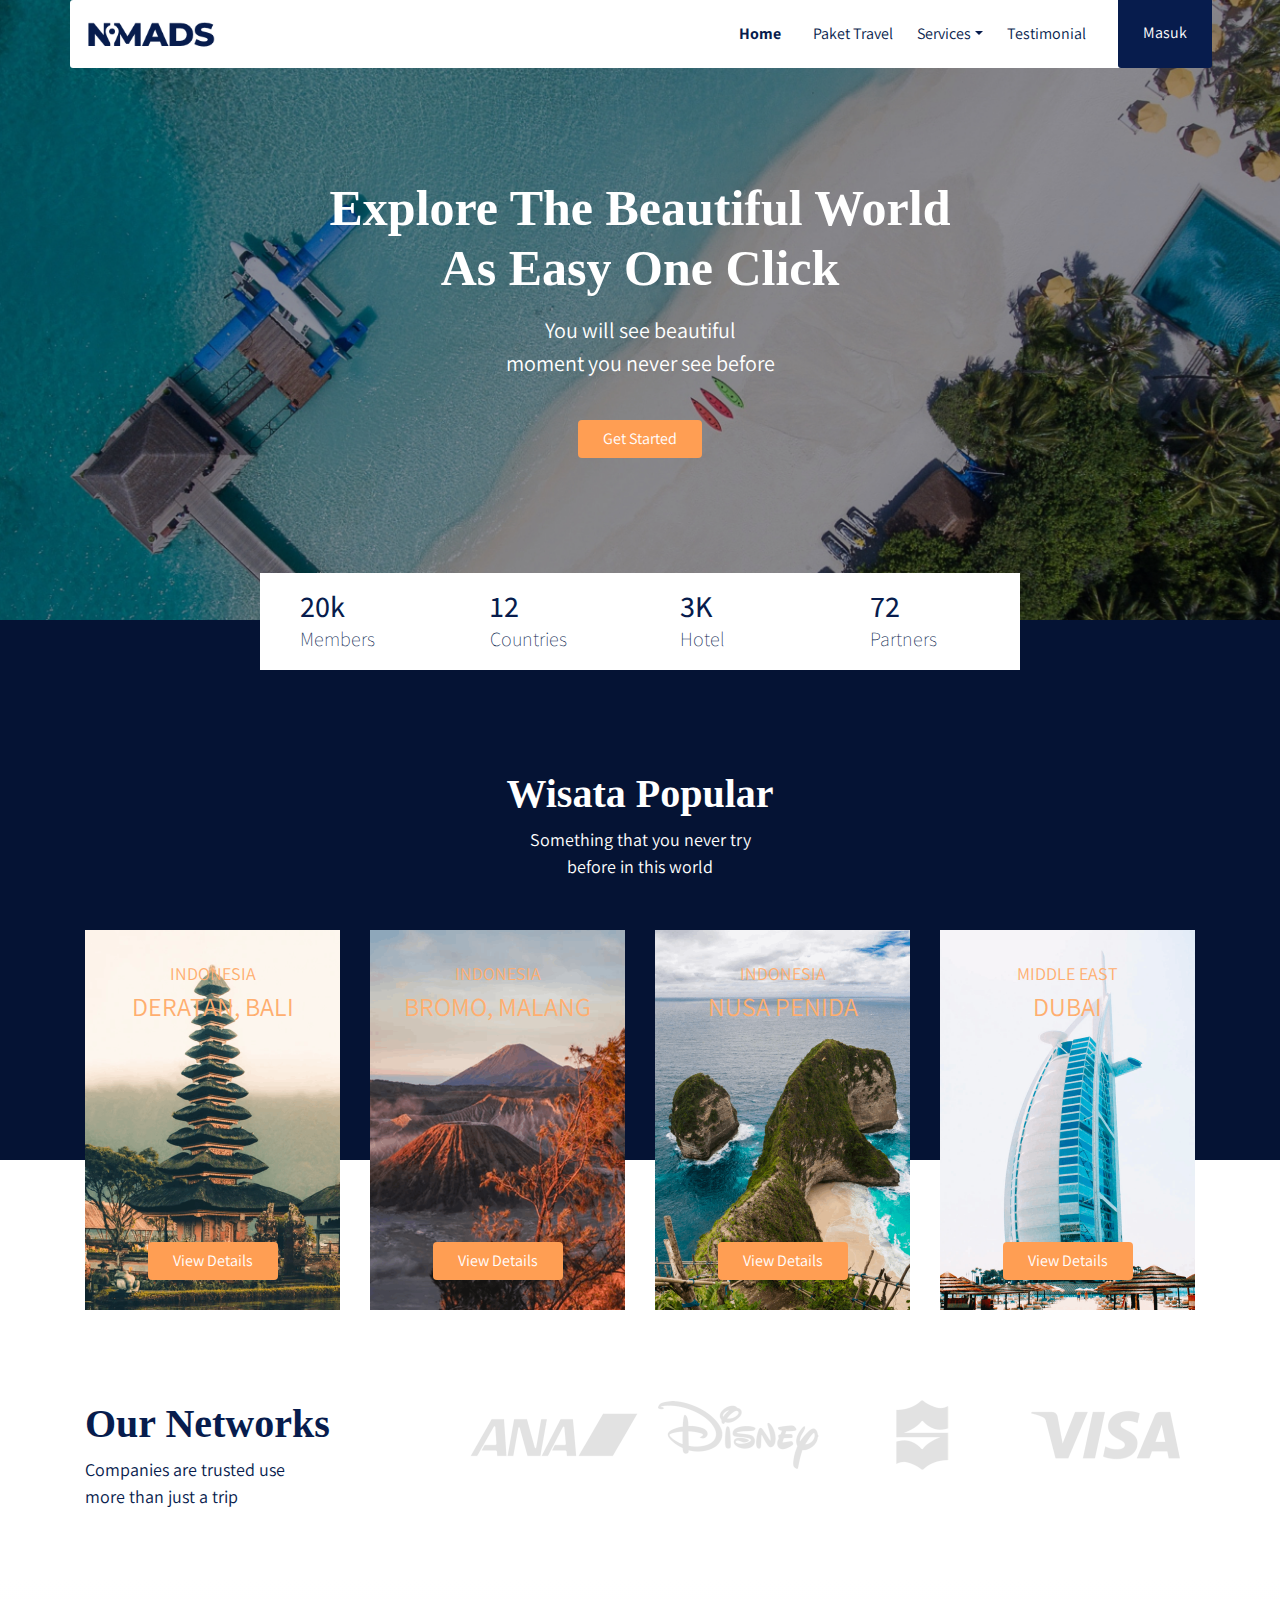
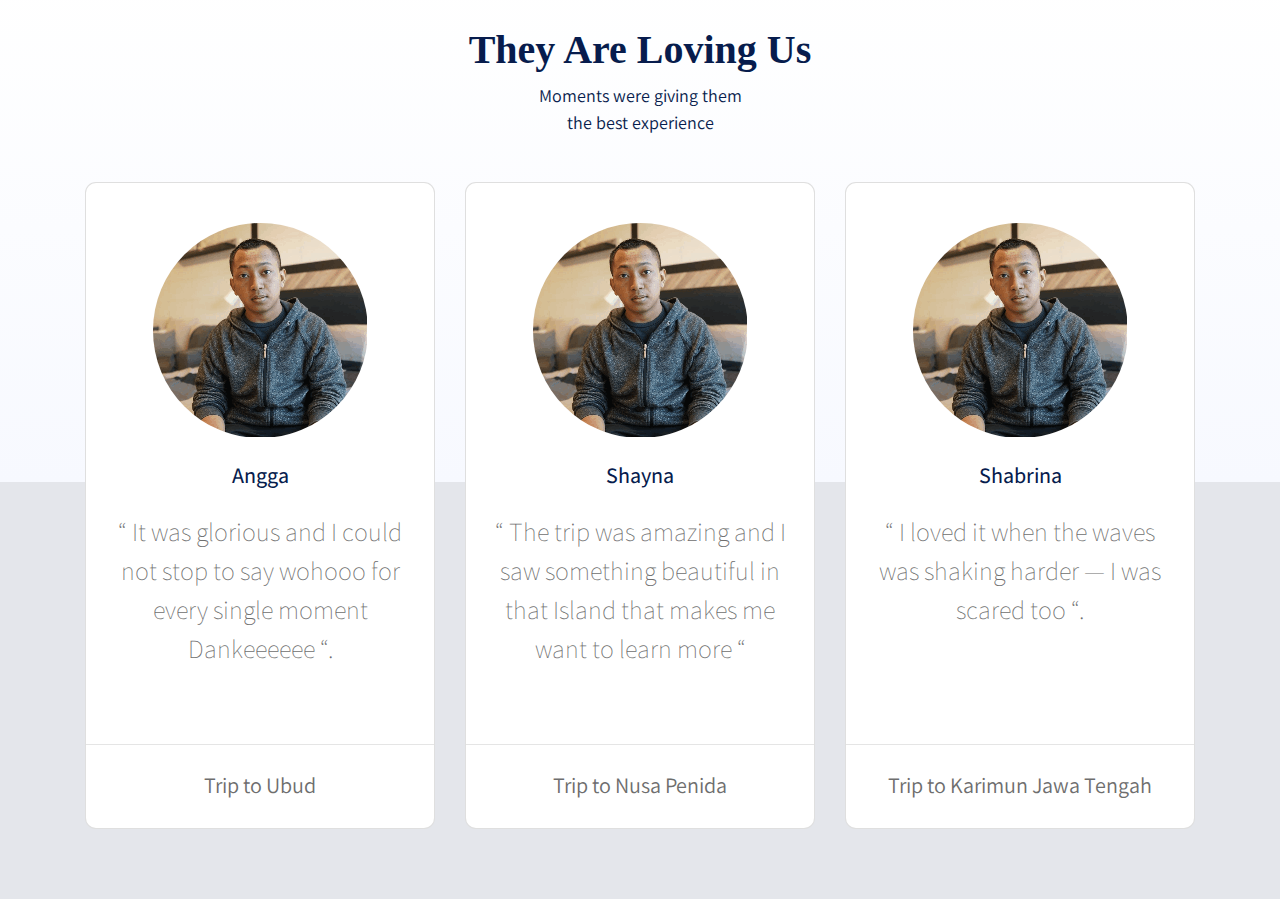
==== index.html @ e6a6800a "add testimonial" ====
<!DOCTYPE html>
<html lang="en">
  <head>
    <meta charset="UTF-8" />
    <meta name="viewport" content="width=device-width, initial-scale=1.0" />
    <title>Document</title>
    <link rel="stylesheet"
      href="frontend/libraries/bootstrap/css/bootstrap.css" />

    <link rel="stylesheet" href="frontend/styles/main.css" />
    <link
      href="https://fonts.googleapis.com/css?family=Assistant&display=swap"
      rel="stylesheet" />
  </head>
  <body>
    <!-- Navbar -->
    <div class="container">
      <nav class="row navbar navbar-expand-lg navbar-light bg-white"
        style="border-radius: 3px;">
        <a href="#" class="navbar-brand">
          <img src="frontend/images/logo.png" alt="Logo NOMADS" />
        </a>
        <button class="navbar-toggler navbar-toggler-right" type="button"
          data-toggle="collapse" data-target="#navb">
          <span class="navbar-toggler-icon"></span>
        </button>
        <div class="collapse navbar-collapse" id="navb">
          <ul class="navbar-nav ml-auto mr-3">
            <li class="nav-item mx-md-2">
              <a href="#" class="nav-link active">Home</a>
            </li>
            <li class="nav-item mx-md-2">
              <a href="#" class="nav-link">Paket Travel</a>
            </li>
            <li class="nav-item dropdown">
              <a href="#" class="nav-link dropdown-toggle" id="navbardrop"
                data-toggle="dropdown">Services</a>
              <div class="dropdown-menu">
                <a href="#" class="dropdown-item">Link</a>
                <a href="#" class="dropdown-item">Link</a>
                <a href="#" class="dropdown-item">Link</a>
              </div>
            </li>
            <li class="nav-item mx-md-2">
              <a href="#" class="nav-link">Testimonial</a>
            </li>
          </ul>

          <!-- Mobile Button -->
          <form class="form-inline d-sm-block d-md-none">
            <button class="btn btn-login my-2 my-sm-0">
              Masuk
            </button>
          </form>

          <!-- Desktop Button -->
          <form class="form-inline my-2 my-lg-0 d-none d-md-block">
            <button class="btn btn-login btn-navbar-right my-2 my-sm-0 px-4">
              Masuk
            </button>
          </form>
        </div>
      </nav>
    </div>

    <!-- Header -->
    <header class="text-center">
      <h1>Explore The Beautiful World
        <br>
        As Easy One Click</h1>
      <p class="mt-3">You will see beautiful
        <br>
        moment you never see before</p>
      <a href="#" class="btn btn-get-started px-4 mt-4">Get Started</a>
    </header>

    <main>
      <div class="container">
        <section class="section-stats row justify-content-center" id="stats">
          <div class="col-3 col-md-2 stats-detail">
            <h2>20k</h2>
            <p>Members</p>
          </div>
          <div class="col-3 col-md-2 stats-detail">
            <h2>12</h2>
            <p>Countries</p>
          </div>
          <div class="col-3 col-md-2 stats-detail">
            <h2>3K</h2>
            <p>Hotel</p>
          </div>
          <div class="col-3 col-md-2 stats-detail">
            <h2>72</h2>
            <p>Partners</p>
          </div>
        </section>
      </div>

      <!-- Popular -->
      <section class="section-popular" id="popular">
        <div class="container">
          <div class="row">
            <div class="col text-center section-popular-heading">
              <h2>Wisata Popular</h2>
              <p>
                Something that you never try
                <br>
                before in this world
              </p>
            </div>
          </div>
        </div>
      </section>
      <section class="section-popular-content" id="popularContent">
        <div class="container">
          <div class="section-popular-travel row justify-content-center">
            <div class="col-sm-6 col-md-4 col-lg-3">
              <div class="card-travel text-center d-flex flex-column"
                style="background-image: url('frontend/images/popular-1.png');">
                <div class="travel-country">
                  INDONESIA
                </div>
                <div class="travel-location">
                  DERATAN, BALI
                </div>
                <div class="travel-button mt-auto">
                  <a href="#" class="btn btn-travel-details px-4">
                    View Details
                  </a>
                </div>
              </div>
            </div>
            <div class="col-sm-6 col-md-4 col-lg-3">
              <div class="card-travel text-center d-flex flex-column"
                style="background-image: url('frontend/images/popular-2.png');">
                <div class="travel-country">
                  INDONESIA
                </div>
                <div class="travel-location">
                  BROMO, MALANG
                </div>
                <div class="travel-button mt-auto">
                  <a href="#" class="btn btn-travel-details px-4">
                    View Details
                  </a>
                </div>
              </div>
            </div>
            <div class="col-sm-6 col-md-4 col-lg-3">
              <div class="card-travel text-center d-flex flex-column"
                style="background-image: url('frontend/images/popular-3.png');">
                <div class="travel-country">
                  INDONESIA
                </div>
                <div class="travel-location">
                  NUSA PENIDA
                </div>
                <div class="travel-button mt-auto">
                  <a href="#" class="btn btn-travel-details px-4">
                    View Details
                  </a>
                </div>
              </div>
            </div>
            <div class="col-sm-6 col-md-4 col-lg-3">
              <div class="card-travel text-center d-flex flex-column"
                style="background-image: url('frontend/images/popular-4.png');">
                <div class="travel-country">
                  MIDDLE EAST
                </div>
                <div class="travel-location">
                  DUBAI
                </div>
                <div class="travel-button mt-auto">
                  <a href="#" class="btn btn-travel-details px-4">
                    View Details
                  </a>
                </div>
              </div>
            </div>
          </div>
        </div>
      </section>

      <!-- Networks -->
      <section class="section-networks" id="networks">
        <div class="container">
          <div class="row">
            <div class="col-md-4">
              <h2>Our Networks</h2>
              <p>Companies are trusted use
                <br>
                more than just a trip
              </p>
            </div>
            <div class="col-md-8 text-center">
              <img src="frontend/images/logos_partner.png" alt="Logo Partner"
                class="img-partner">
            </div>
          </div>
        </div>
      </section>

      <!-- Testimonials -->
      <!-- Testimonials Heading -->
      <section class="section-testimonial-heading" id="testimonialHeading">
        <div class="container">
          <div class="row">
            <div class="col text-center">
              <h2>They Are Loving Us</h2>
              <p>Moments were giving them
                <br>
                the best experience
              </p>
            </div>
          </div>
        </div>
      </section>

      <!-- Testimonials Content -->
      <div class="section section-testimonial-content" id="testimonialContent">
        <div class="container">
          <section class="section-popular-travel row justify-content-center">
            <div class="col-sm-6 col-md-6 col-lg-4">
              <div class="card card-testimonial text-center">
                <div class="testimonial-content">
                  <img src="frontend/images/testimonial-1.png" alt="User"
                    class="mb-4 rounded-circle">
                  <h3 class="mb-4">
                    Angga
                  </h3>
                  <p class="testimonial">
                    “ It was glorious and I could not stop to
                    say wohooo for
                    every single moment Dankeeeeee “.
                  </p>
                </div>
                <hr>
                <p class="trip-to mt-2">
                  Trip to Ubud
                </p>
              </div>
            </div>
            <div class="col-sm-6 col-md-6 col-lg-4">
              <div class="card card-testimonial text-center">
                <div class="testimonial-content">
                  <img src="frontend/images/testimonial-1.png" alt="User"
                    class="mb-4 rounded-circle">
                  <h3 class="mb-4">
                    Shayna
                  </h3>
                  <p class="testimonial">
                    “ The trip was amazing and
                    I saw something beautiful in
                    that Island that makes me
                    want to learn more “
                  </p>
                </div>
                <hr>
                <p class="trip-to mt-2">
                  Trip to Nusa Penida
                </p>
              </div>
            </div>
            <div class="col-sm-6 col-md-6 col-lg-4">
              <div class="card card-testimonial text-center">
                <div class="testimonial-content">
                  <img src="frontend/images/testimonial-1.png" alt="User"
                    class="mb-4 rounded-circle">
                  <h3 class="mb-4">
                    Shabrina
                  </h3>
                  <p class="testimonial">
                    “ I loved it when the waves
                    was shaking harder — I was
                    scared too “.
                  </p>
                </div>
                <hr>
                <p class="trip-to mt-2">
                  Trip to Karimun Jawa Tengah
                </p>
              </div>
            </div>

          </section>
        </div>
      </div>
    </main>

    <script src="frontend/libraries/jquery/jquery-3.4.1.min.js"></script>
    <script src="frontend/libraries/bootstrap/js/bootstrap.js"></script>
    <script src="frontend/libraries/retina/retina.min.js"></script>
  </body>
</html>
---- frontend/styles/main.css ----
body {
  background-color: #e4e6eb;
  font-family: "Assistant", sans-serif;
  color: #071c4d;
}

.navbar-brand img {
  max-height: 40px;
}

.navbar-light .navbar-nav .nav-link {
  color: #071c4d;
}
.navbar-light .navbar-nav .nav-link.active {
  font-weight: bold;
  color: #071c4d !important;
}

.btn-navbar-right {
  margin-top: -10px !important;
  margin-bottom: -8px !important;
  margin-right: -18px !important;
  height: 70px;
  border-radius: 3px;
}

.btn-login {
  background-color: #071c4d;
  color: #fff;
}
.btn-login:hover {
  color: #fff;
}

header {
  padding: 180px 0 165px;
  margin-top: -70px;
  background-image: url("../images/header.jpg");
  background-size: cover;
}
header h1,
header p {
  color: #fff;
}
header h1 {
  font-family: "Playfair Display", serif;
  font-weight: bold;
  font-size: 50px;
}
header p {
  font-size: 22px;
}
header .btn-get-started {
  background-color: #ff9e53;
  color: #fff;
}
header .btn-get-started:hover {
  background-color: #ffaa69;
  color: #fff;
}

.section-stats {
  margin-top: -50px;
}
.section-stats .stats-detail {
  padding-top: 15px;
  background-color: #fff;
  padding-left: 40px;
}
.section-stats h2 {
  font-size: 30px;
  margin-bottom: 0;
}
.section-stats p {
  font-size: 20px;
  font-weight: lighter;
}

.section-popular {
  min-height: 540px;
  background-color: #051334;
  margin-top: -50px;
  margin-bottom: -230px;
}
.section-popular .section-popular-heading {
  margin-top: 150px;
}
.section-popular h2,
.section-popular p {
  color: #fff;
}
.section-popular h2 {
  font-family: "Playfair Display", serif;
  font-weight: bold;
  font-size: 40px;
}
.section-popular p {
  font-size: 18px;
}

.section-popular-content .section-popular-travel .card-travel {
  min-height: 380px;
  background-color: #ddd;
  color: #ffffff;
  padding: 30px;
  background-size: cover;
  margin-bottom: 20px;
}
.section-popular-content .section-popular-travel .travel-country {
  font-size: 18px;
  color: #ffae6f;
}
.section-popular-content .section-popular-travel .travel-location {
  font-size: 26px;
  color: #ffae6f;
}
.section-popular-content .section-popular-travel .travel-button .btn-travel-details {
  background-color: #ff9e53;
  color: #fff;
}
.section-popular-content .section-popular-travel .travel-button .btn-travel-details:hover {
  background-color: #ffae6f;
  color: #fff;
}

.section-networks {
  background-color: #fff;
  margin-top: -170px;
  padding-top: 240px;
  padding-bottom: 50px;
}
.section-networks h2 {
  font-family: "Playfair Display", serif;
  font-weight: bold;
  font-size: 40px;
}
.section-networks p {
  font-size: 18px;
}
.section-networks img {
  max-width: 100%;
}

.section-testimonial-heading {
  background: linear-gradient(#fff 0%, #f7f9ff 100%);
  padding-top: 50px;
  min-height: 506px;
}
.section-testimonial-heading h2 {
  font-family: "Playfair Display", serif;
  font-weight: bold;
  font-size: 40px;
}
.section-testimonial-heading p {
  font-size: 18px;
}

.section-testimonial-content {
  margin-top: -300px;
  padding-bottom: 50px;
}
.section-testimonial-content .card-testimonial {
  padding: 40px 20px 10px;
  border-radius: 11px;
  margin-bottom: 20px;
}
.section-testimonial-content .card-testimonial .testimonial-content {
  min-height: 380px;
}
.section-testimonial-content .card-testimonial h3 {
  font-size: 22px;
}
.section-testimonial-content .card-testimonial .testimonial {
  font-weight: 200;
  font-size: 26px;
  color: #6e6e6e;
  min-height: 200px;
}
.section-testimonial-content .card-testimonial .trip-to {
  font-weight: normal;
  font-size: 22px;
  color: #6e6e6e;
}
.section-testimonial-content .card-testimonial hr {
  margin-left: -20px;
  margin-right: -20px;
}/*# sourceMappingURL=main.css.map */
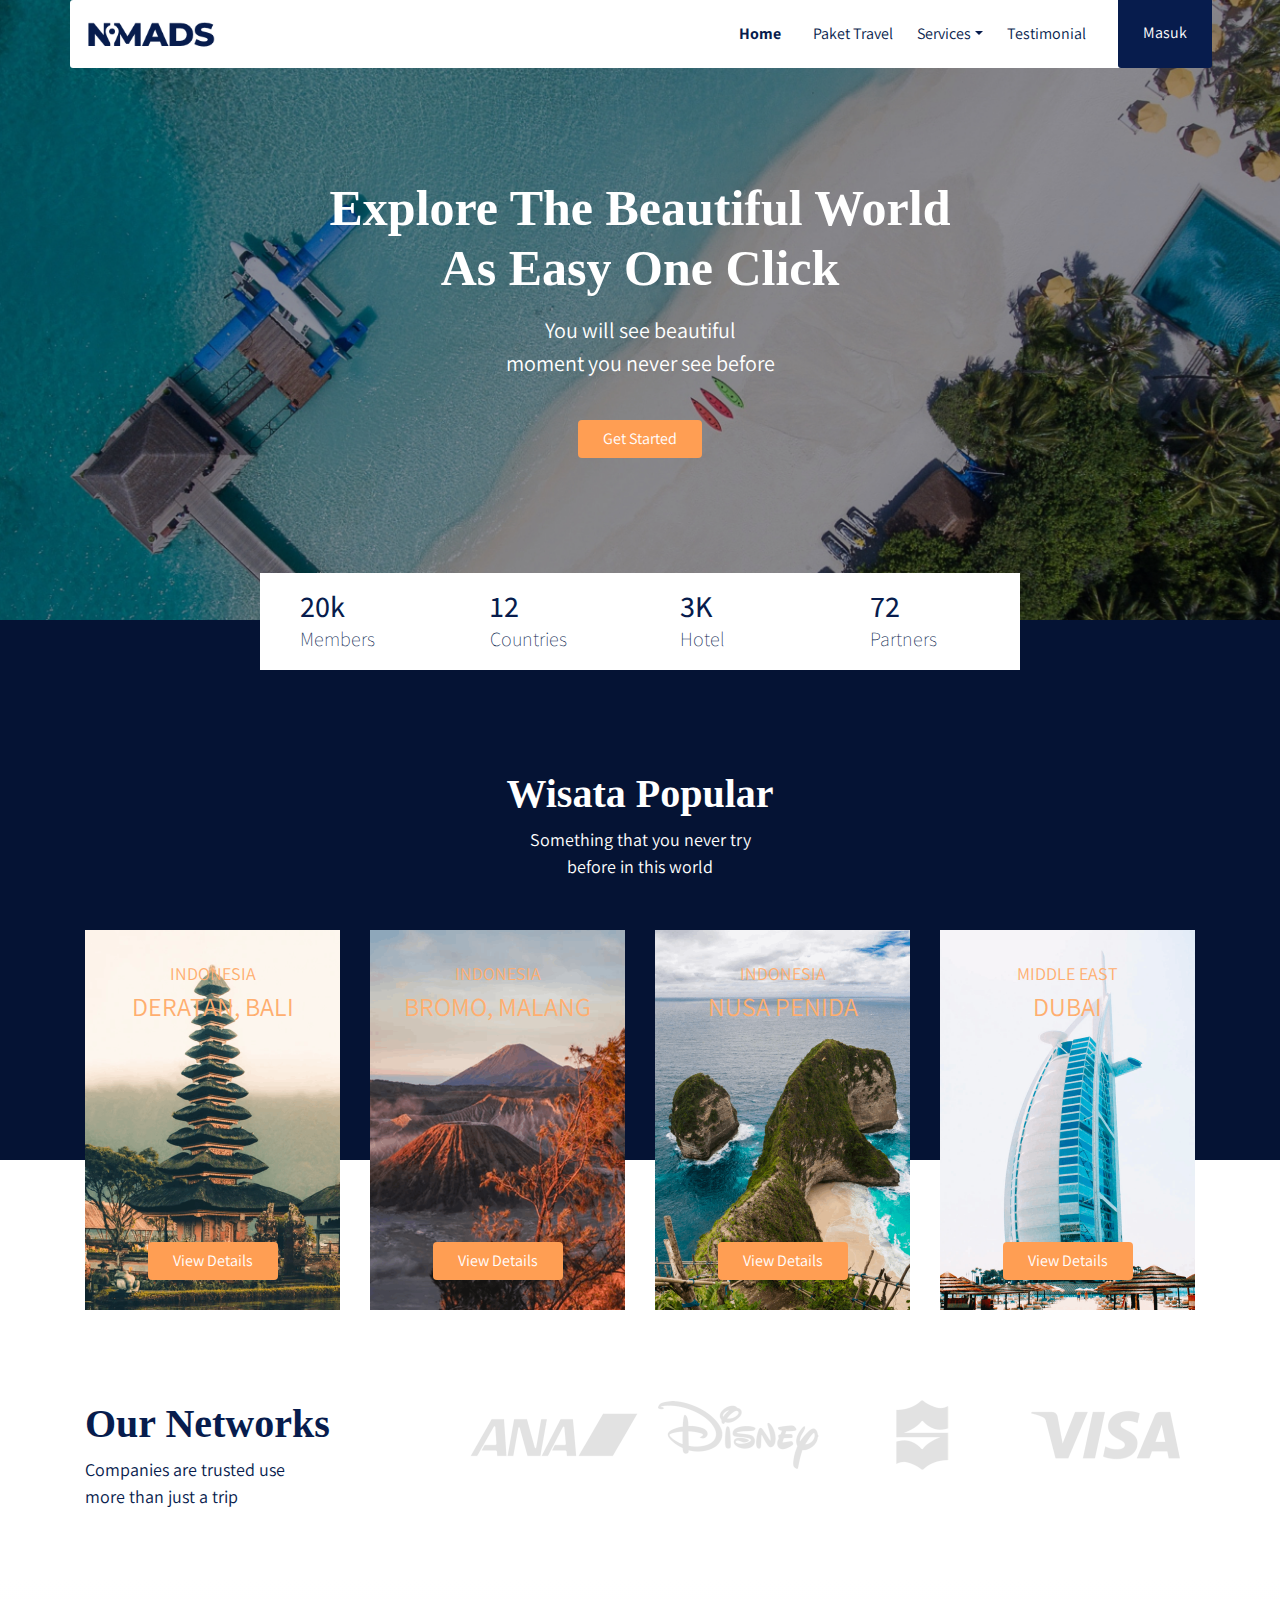
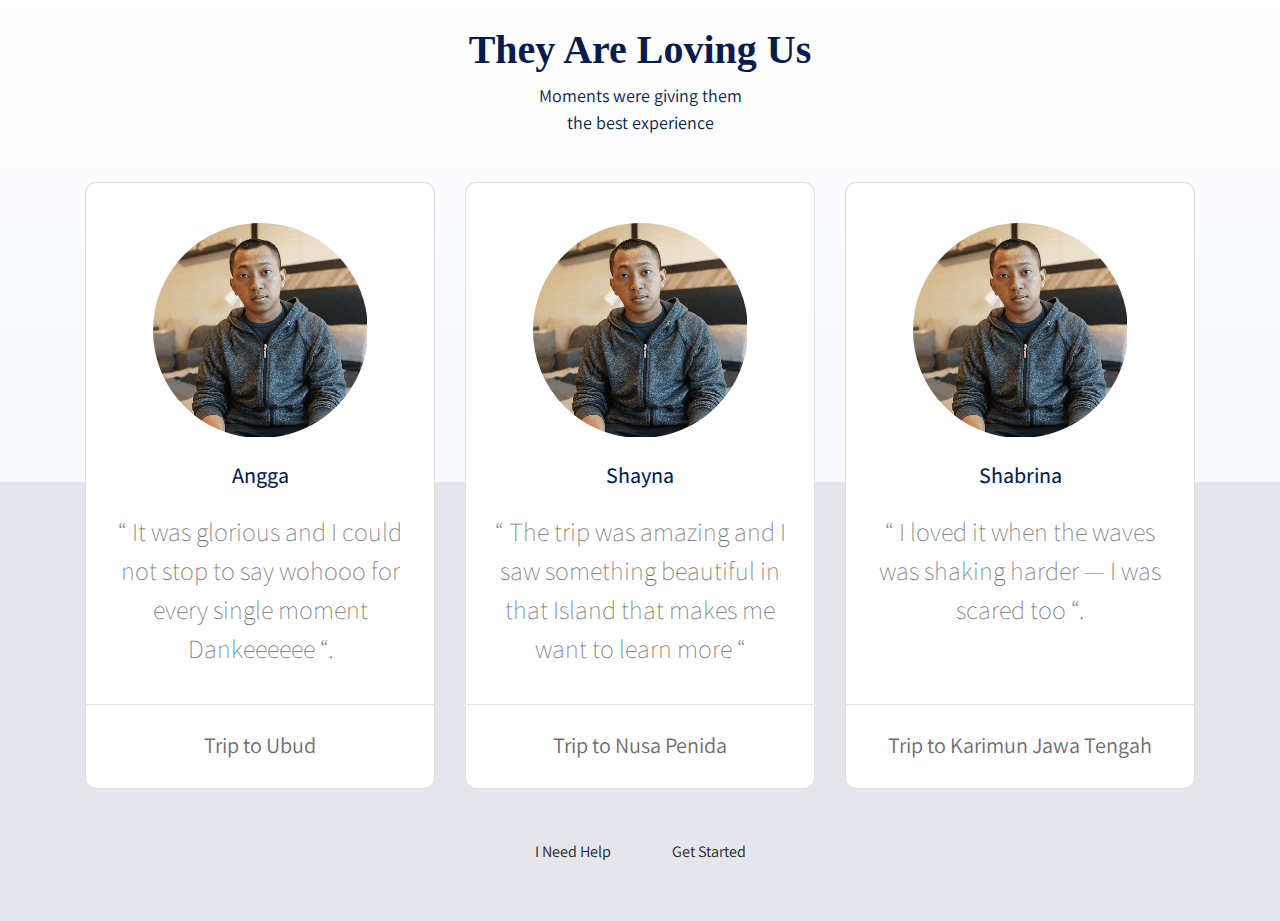
==== commit 3ced7668: "add testimonial" ====
--- a/index.html
+++ b/index.html
@@ -285,6 +285,16 @@
 
           </section>
         </div>
+        <div class="row">
+          <div class="col-12 text-center">
+            <a href="#" class="btn btn-need-help px-4 mt-4 mx-1">
+              I Need Help
+            </a>
+            <a href="#" class="btn btn-get-started px-4 mt-4 mx-1">
+              Get Started
+            </a>
+          </div>
+        </div>
       </div>
     </main>
 
--- a/frontend/styles/main.css
+++ b/frontend/styles/main.css
@@ -174,7 +174,7 @@
   font-weight: 200;
   font-size: 26px;
   color: #6e6e6e;
-  min-height: 200px;
+  min-height: 160px;
 }
 .section-testimonial-content .card-testimonial .trip-to {
   font-weight: normal;
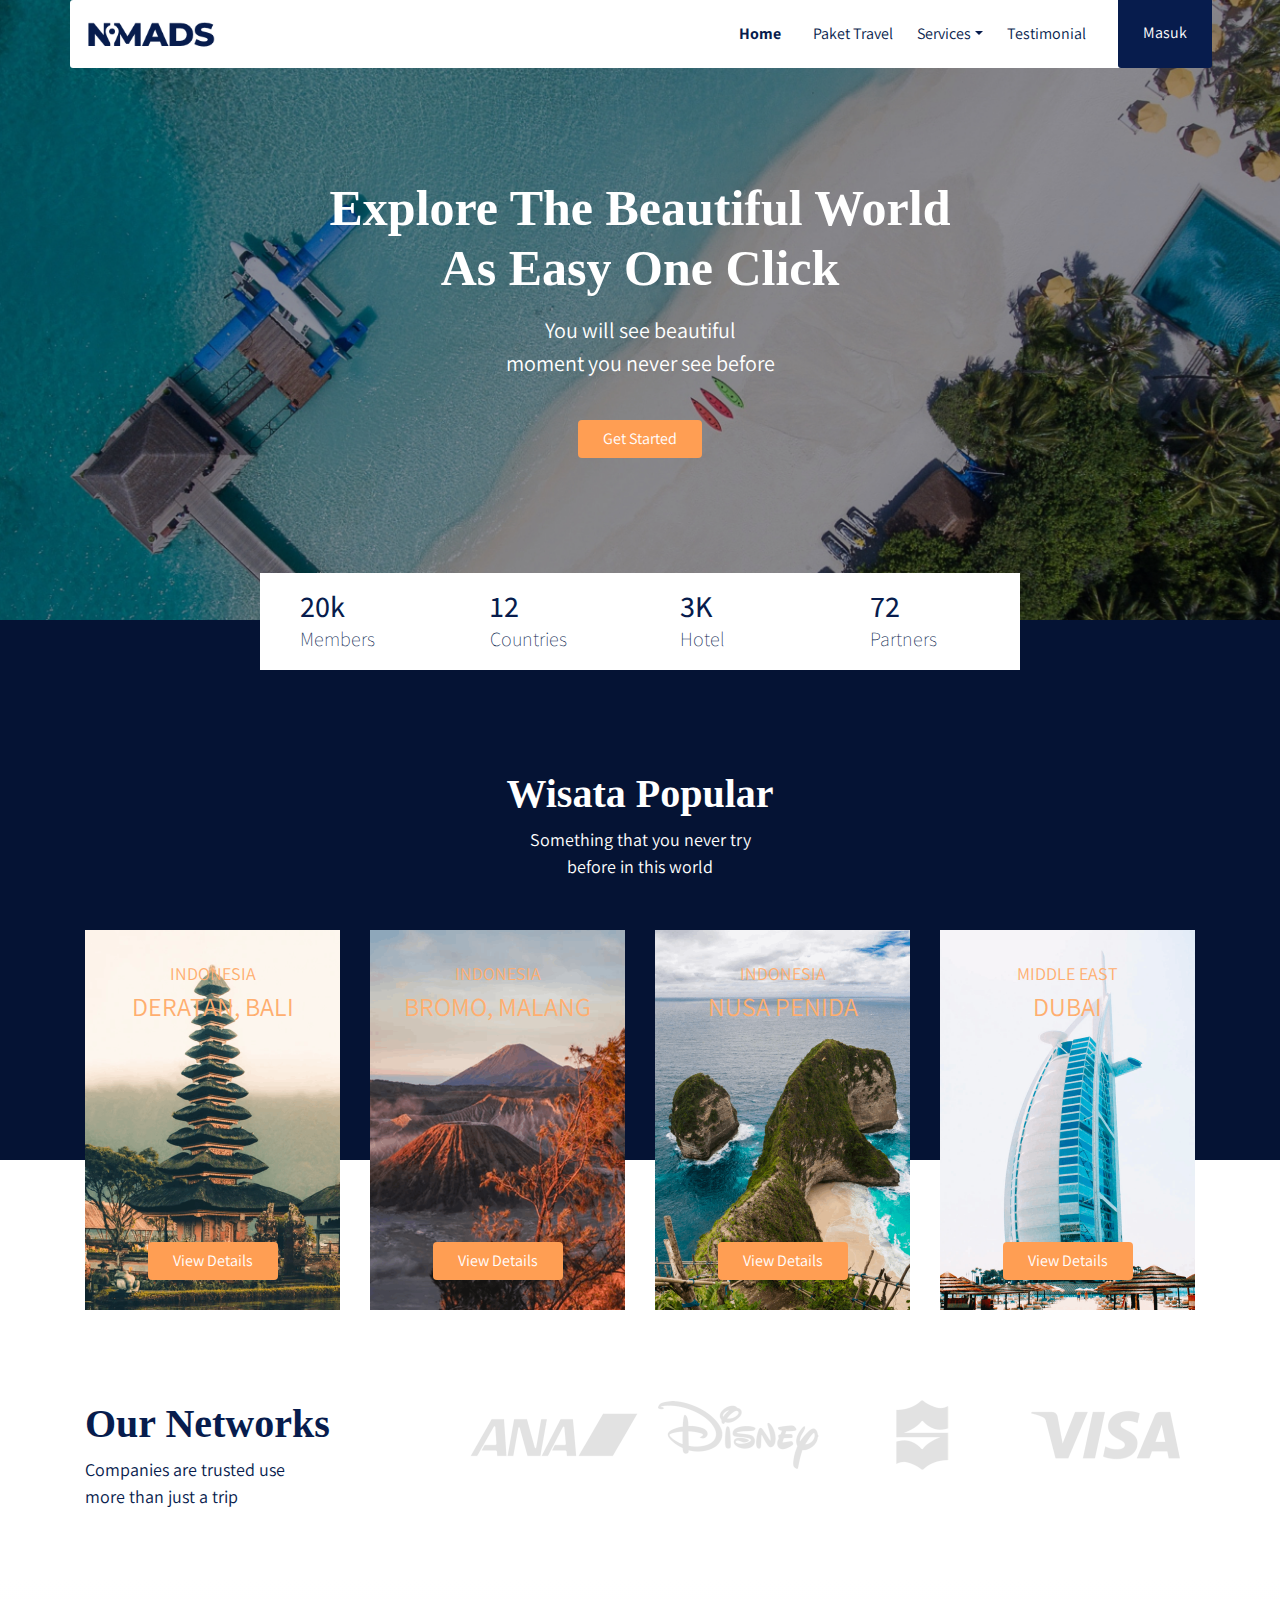
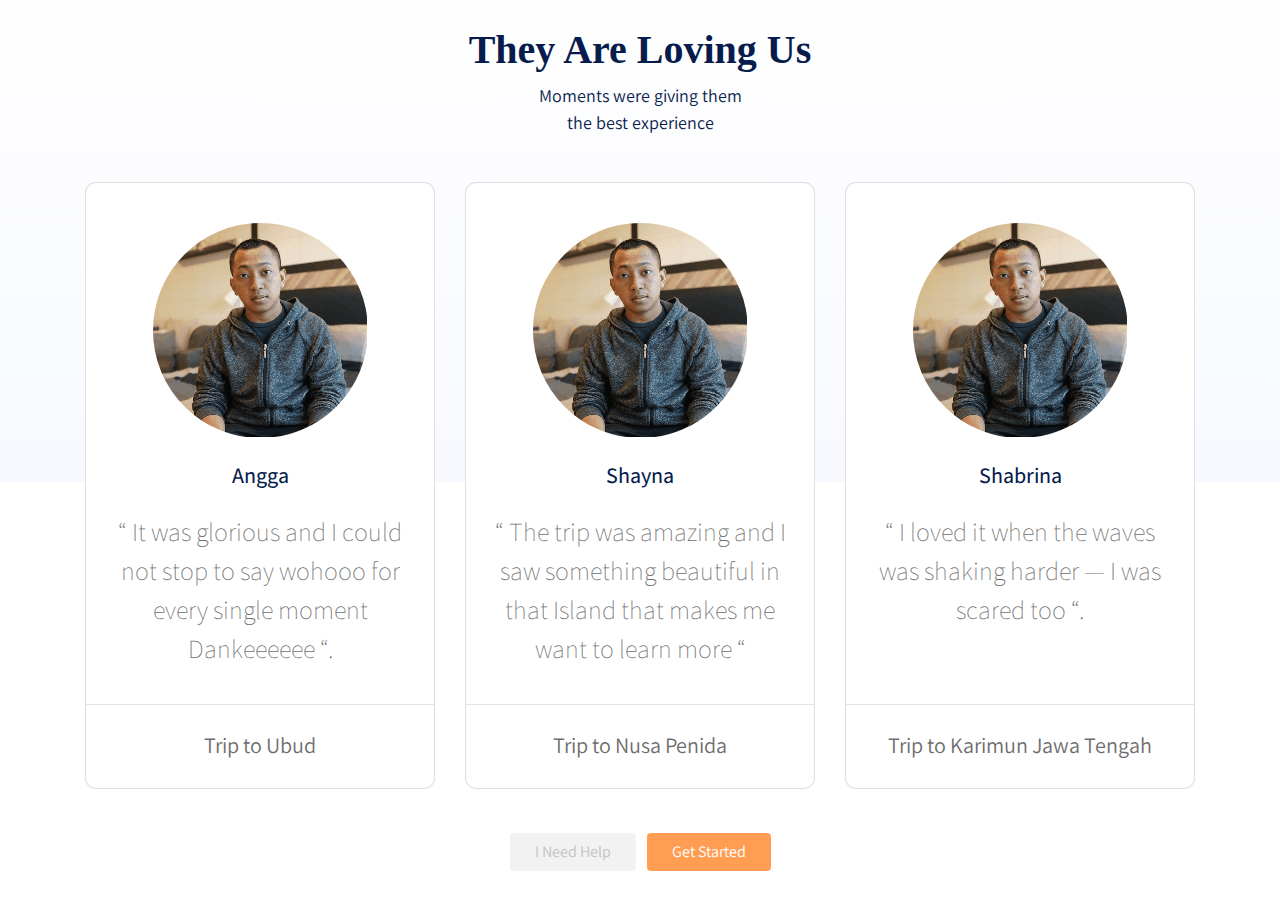
==== commit e3d929a0: "add testimonial" ====
--- a/index.html
+++ b/index.html
@@ -218,7 +218,7 @@
       </section>
 
       <!-- Testimonials Content -->
-      <div class="section section-testimonial-content" id="testimonialContent">
+      <section class="section section-testimonial-content" id="testimonialContent">
         <div class="container">
           <section class="section-popular-travel row justify-content-center">
             <div class="col-sm-6 col-md-6 col-lg-4">
@@ -295,7 +295,7 @@
             </a>
           </div>
         </div>
-      </div>
+      </section>
     </main>
 
     <script src="frontend/libraries/jquery/jquery-3.4.1.min.js"></script>
--- a/frontend/styles/main.css
+++ b/frontend/styles/main.css
@@ -1,5 +1,5 @@
 body {
-  background-color: #e4e6eb;
+  background-color: #fff;
   font-family: "Assistant", sans-serif;
   color: #071c4d;
 }
@@ -184,4 +184,20 @@
 .section-testimonial-content .card-testimonial hr {
   margin-left: -20px;
   margin-right: -20px;
+}
+.section-testimonial-content .btn-get-started {
+  background-color: #ff9e53;
+  color: #fff;
+}
+.section-testimonial-content .btn-get-started:hover {
+  background-color: #ffaa69;
+  color: #fff;
+}
+.section-testimonial-content .btn-need-help {
+  background-color: #f2f2f2;
+  color: #c3c3c3;
+}
+.section-testimonial-content .btn-need-help:hover {
+  background-color: #fafafa;
+  color: #c3c3c3;
 }/*# sourceMappingURL=main.css.map */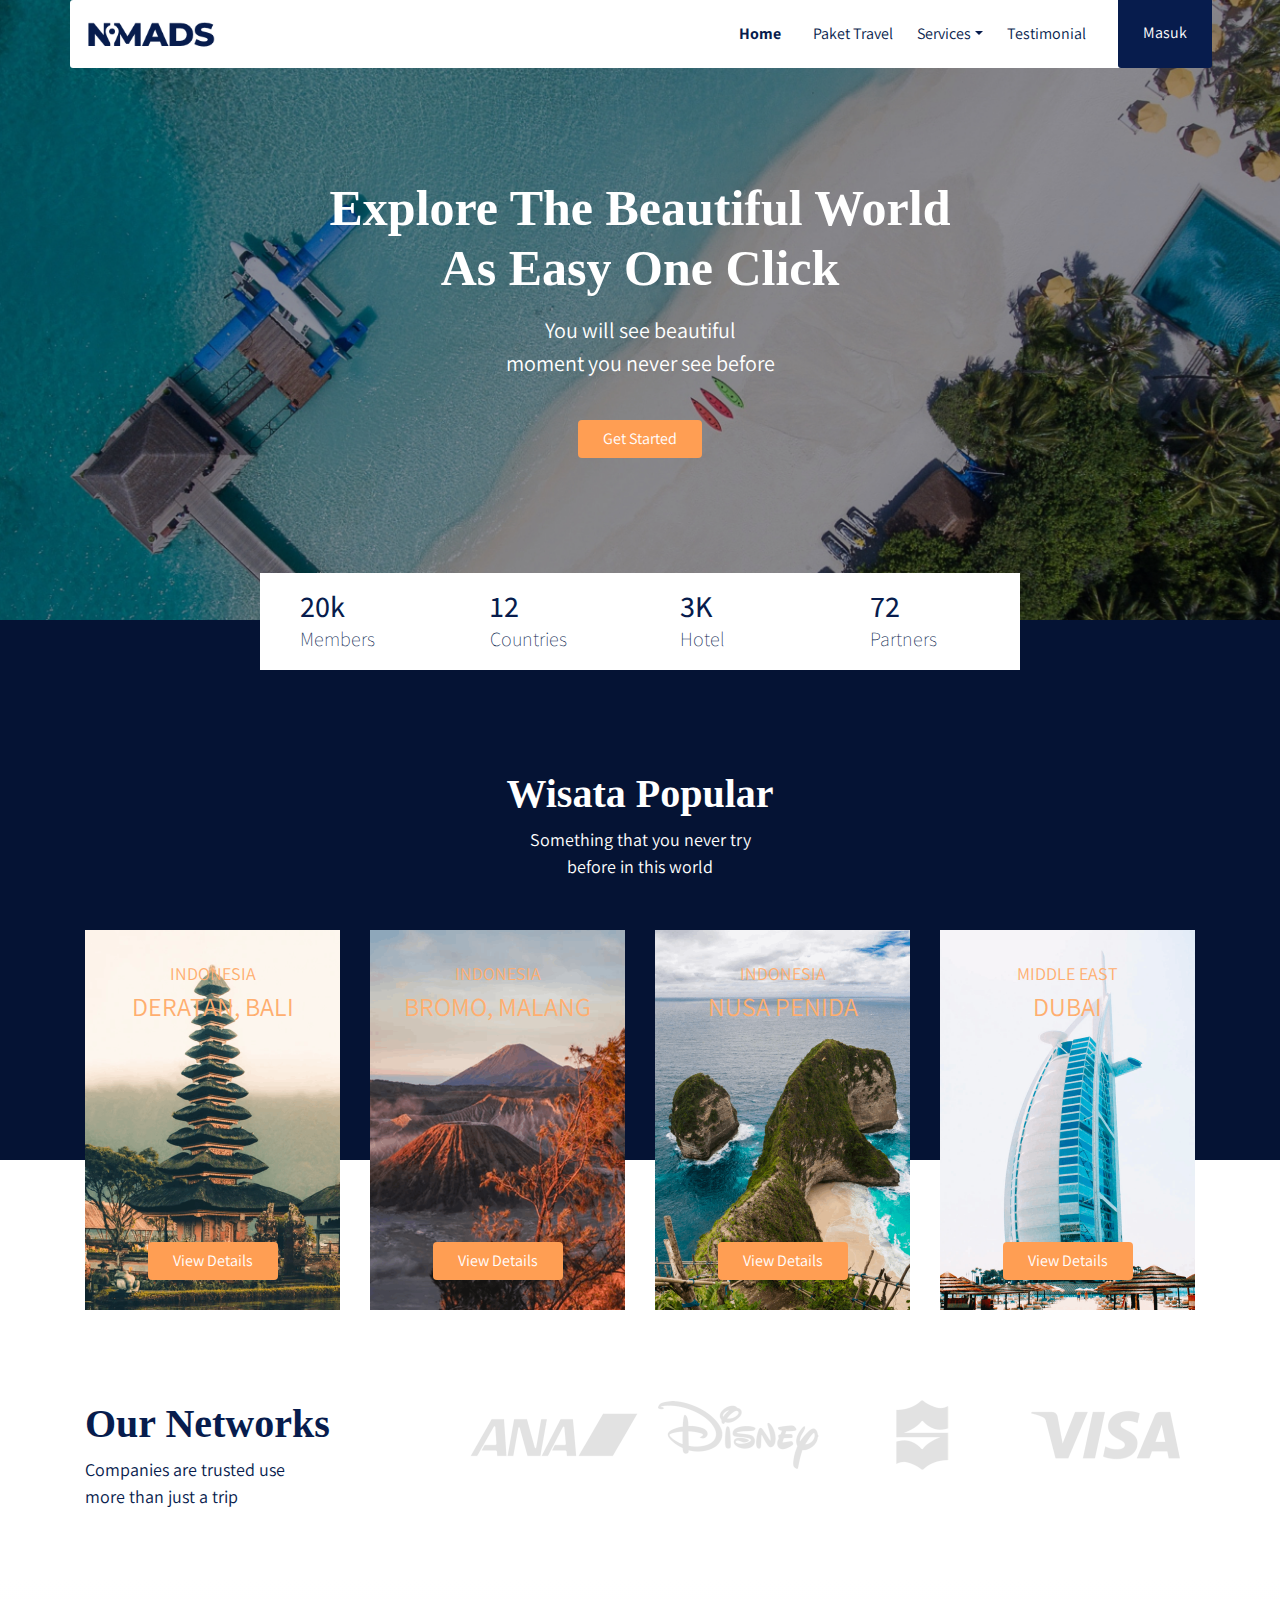
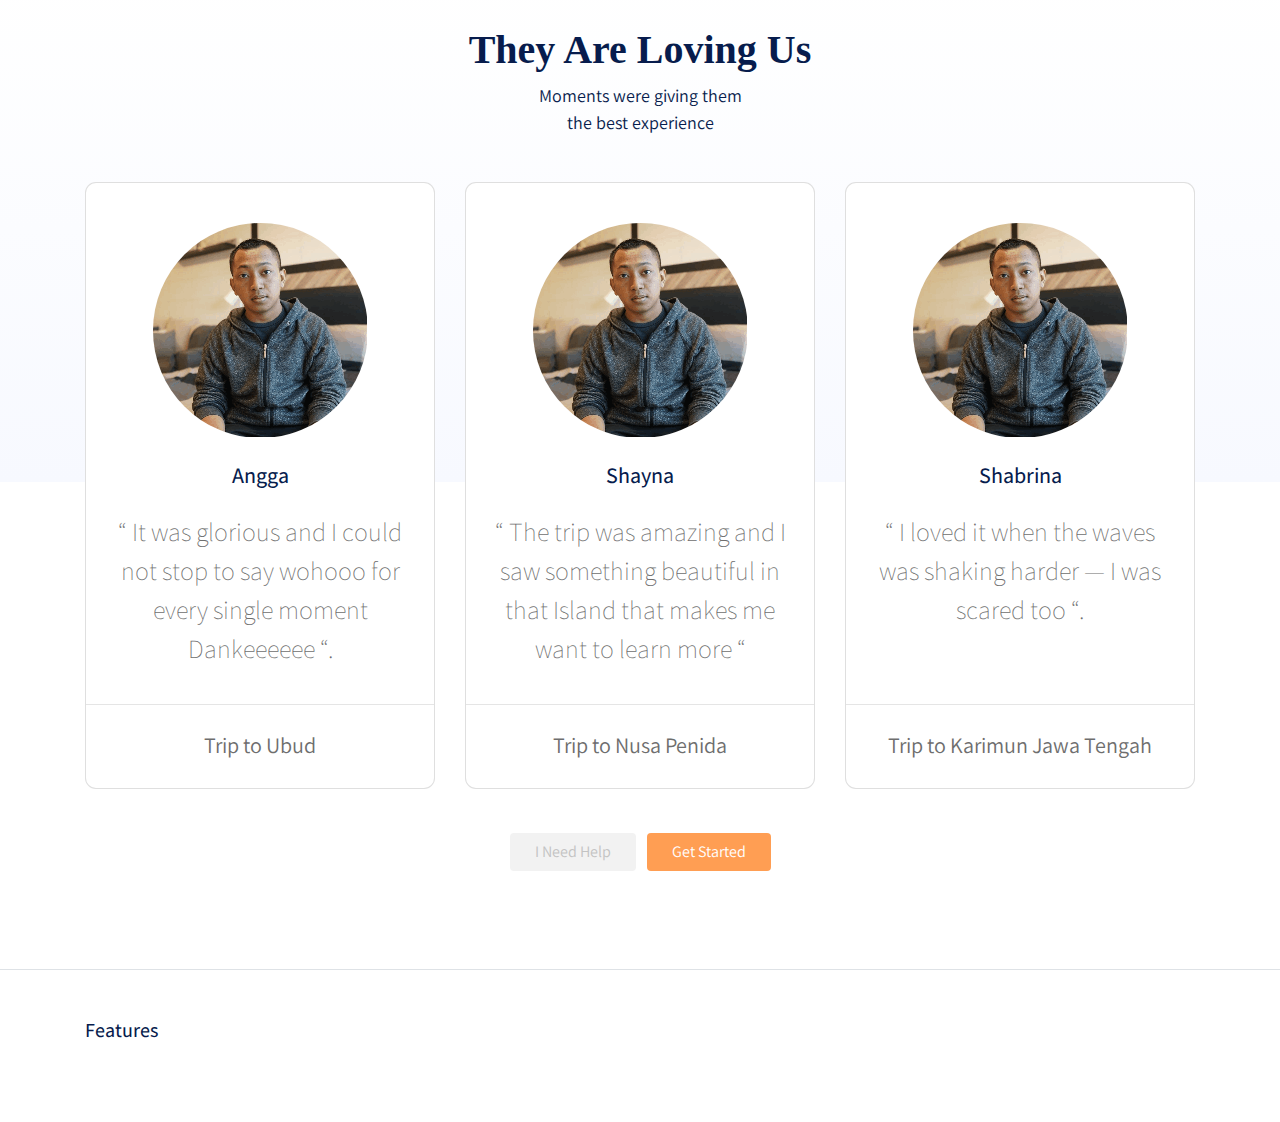
==== commit 5f449022: "add footer" ====
--- a/index.html
+++ b/index.html
@@ -298,6 +298,20 @@
       </section>
     </main>
 
+    <footer class="section-footer mt-5 mb-4 border-top">
+      <div class="container pt-5 pb-5">
+        <div class="row justify-content-center">
+          <div class="col-12">
+            <div class="row">
+              <div class="col-12 col-lg-3">
+                <h5>Features</h5>
+              </div>
+            </div>
+          </div>
+        </div>
+      </div>
+    </footer>
+
     <script src="frontend/libraries/jquery/jquery-3.4.1.min.js"></script>
     <script src="frontend/libraries/bootstrap/js/bootstrap.js"></script>
     <script src="frontend/libraries/retina/retina.min.js"></script>
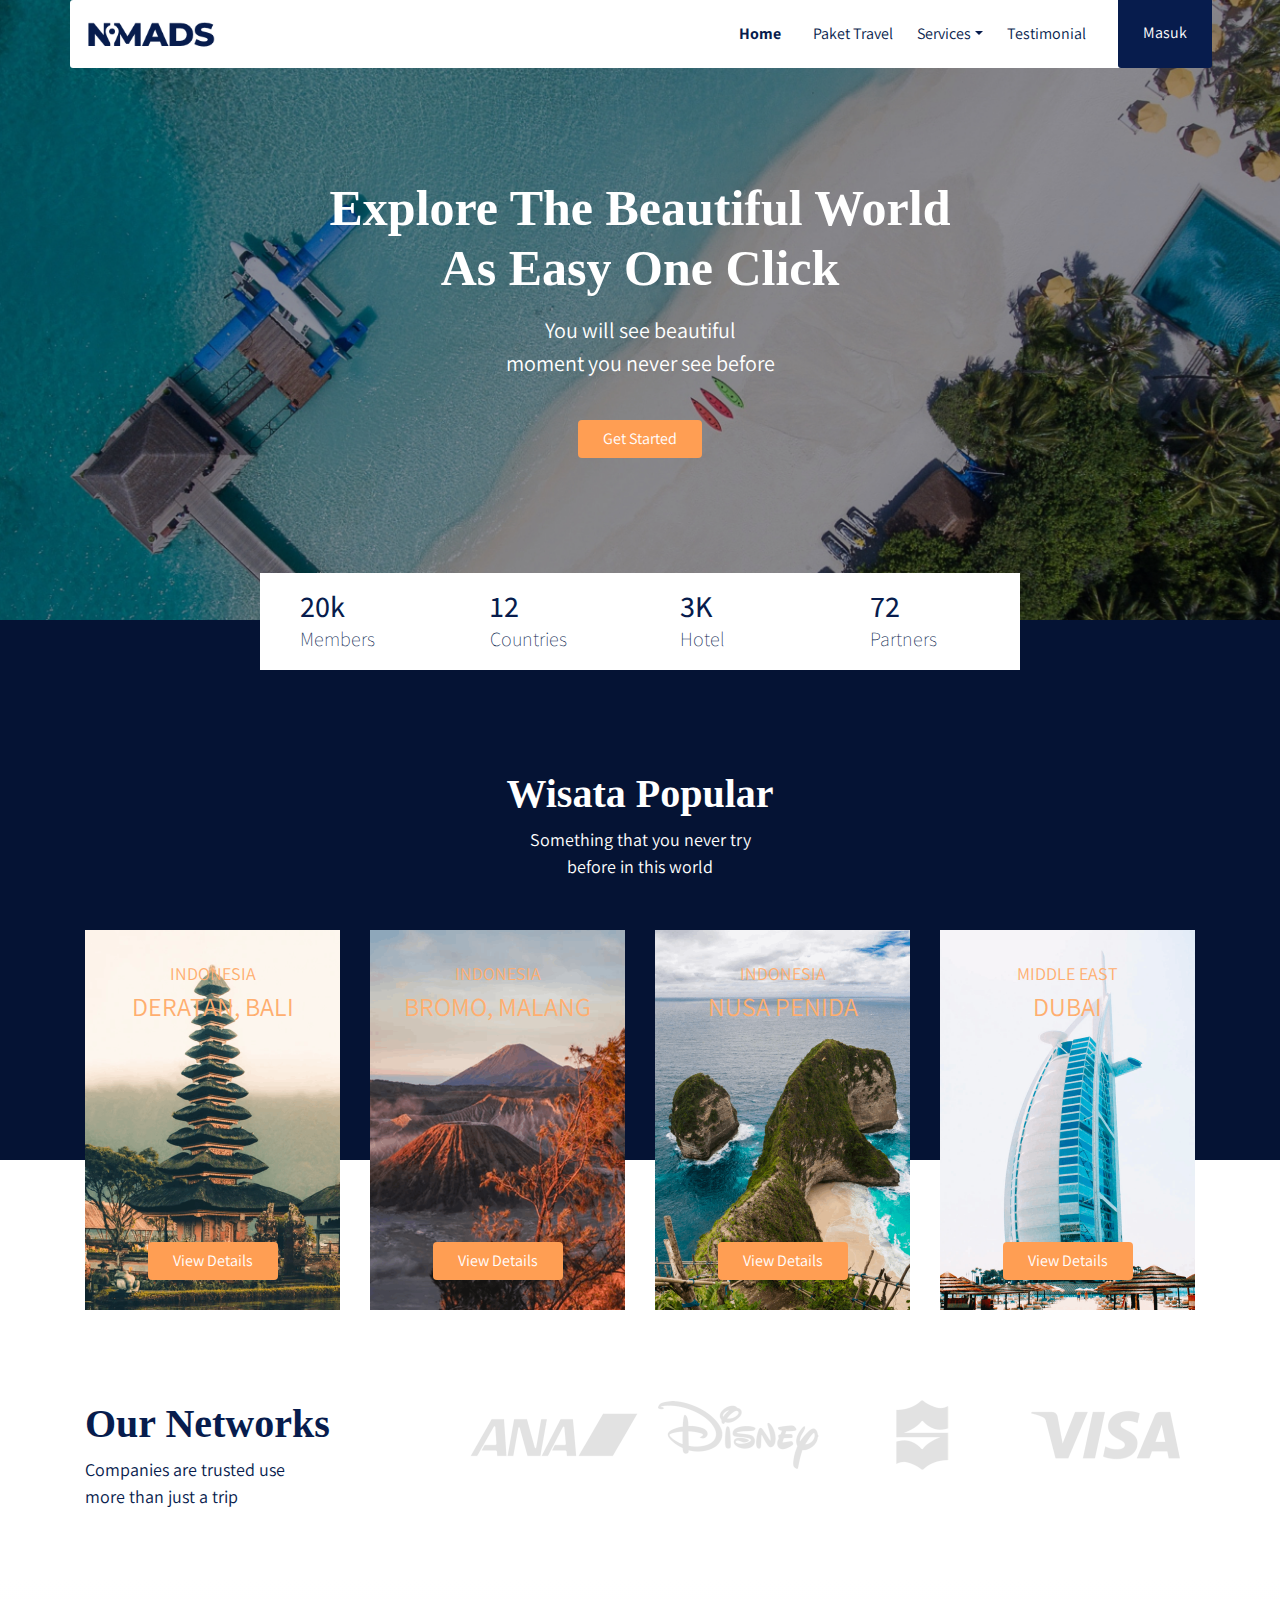
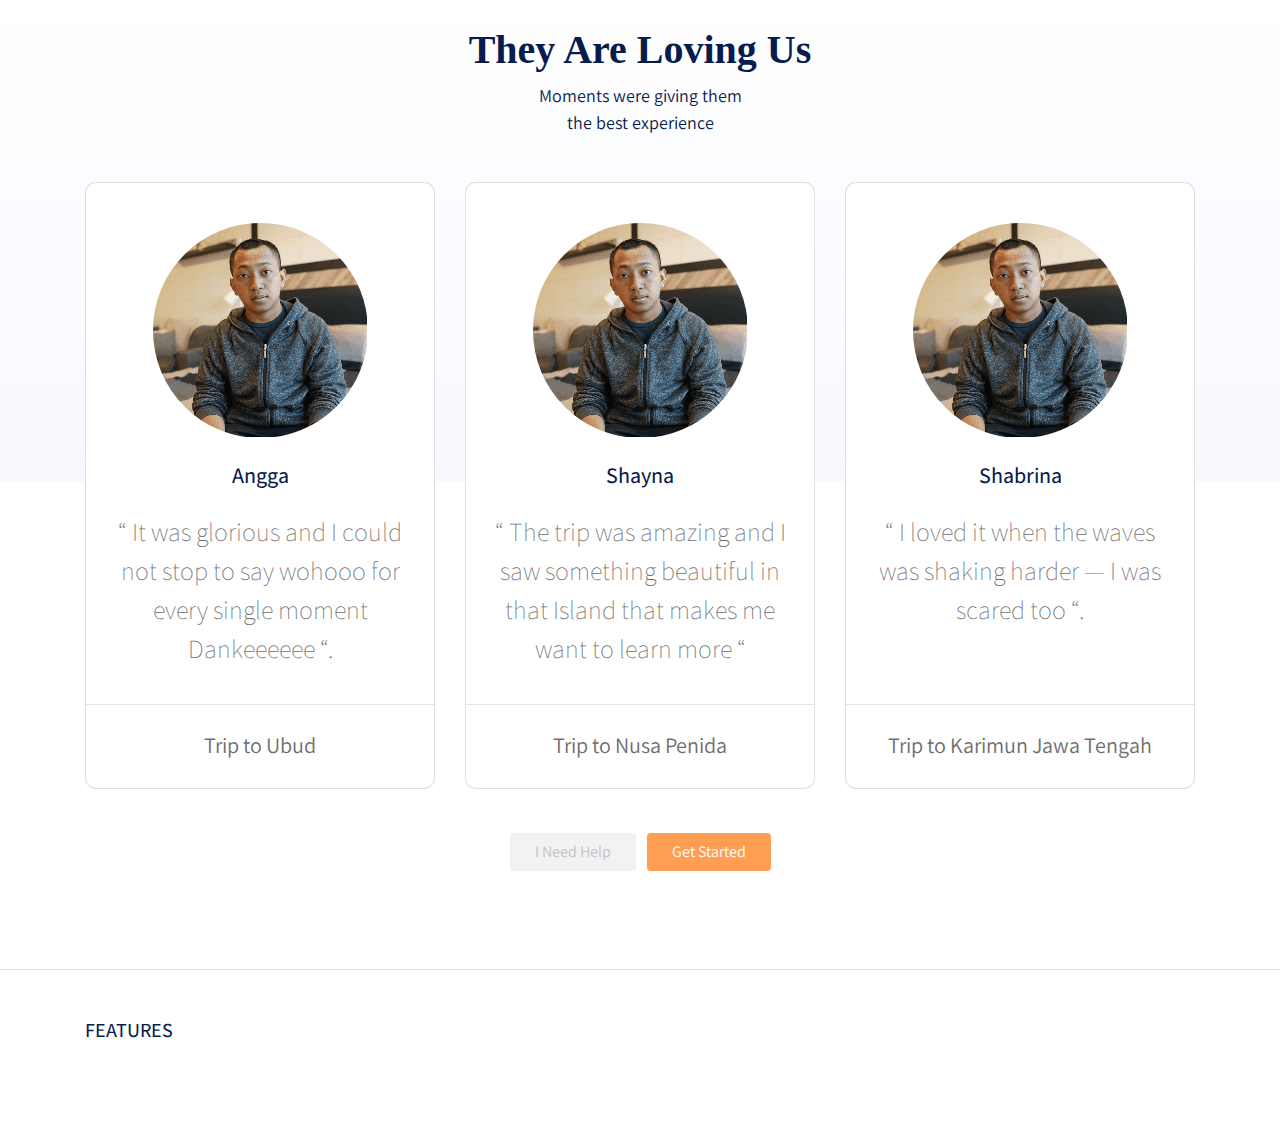
==== commit a9926554: "add footer" ====
--- a/index.html
+++ b/index.html
@@ -304,7 +304,10 @@
           <div class="col-12">
             <div class="row">
               <div class="col-12 col-lg-3">
-                <h5>Features</h5>
+                <h5>FEATURES</h5>
+                <ul class="list">
+
+                </ul>
               </div>
             </div>
           </div>
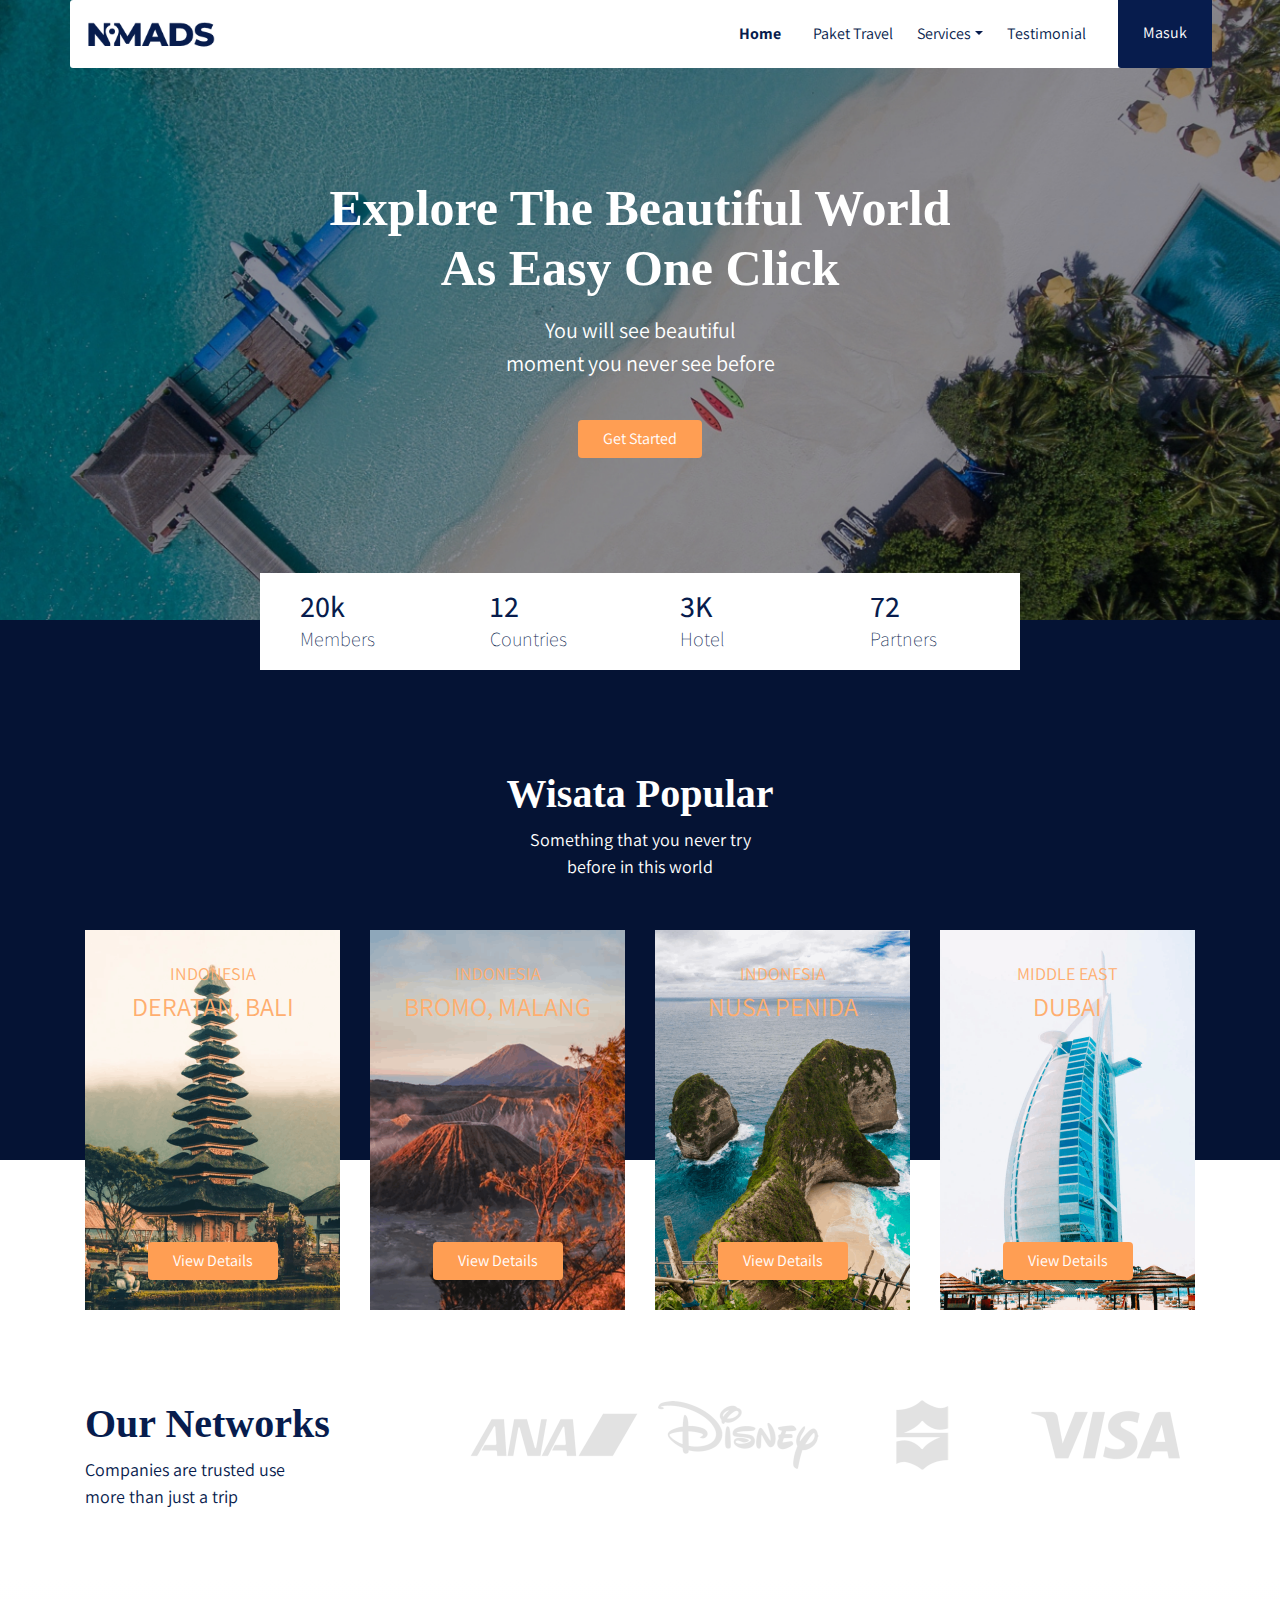
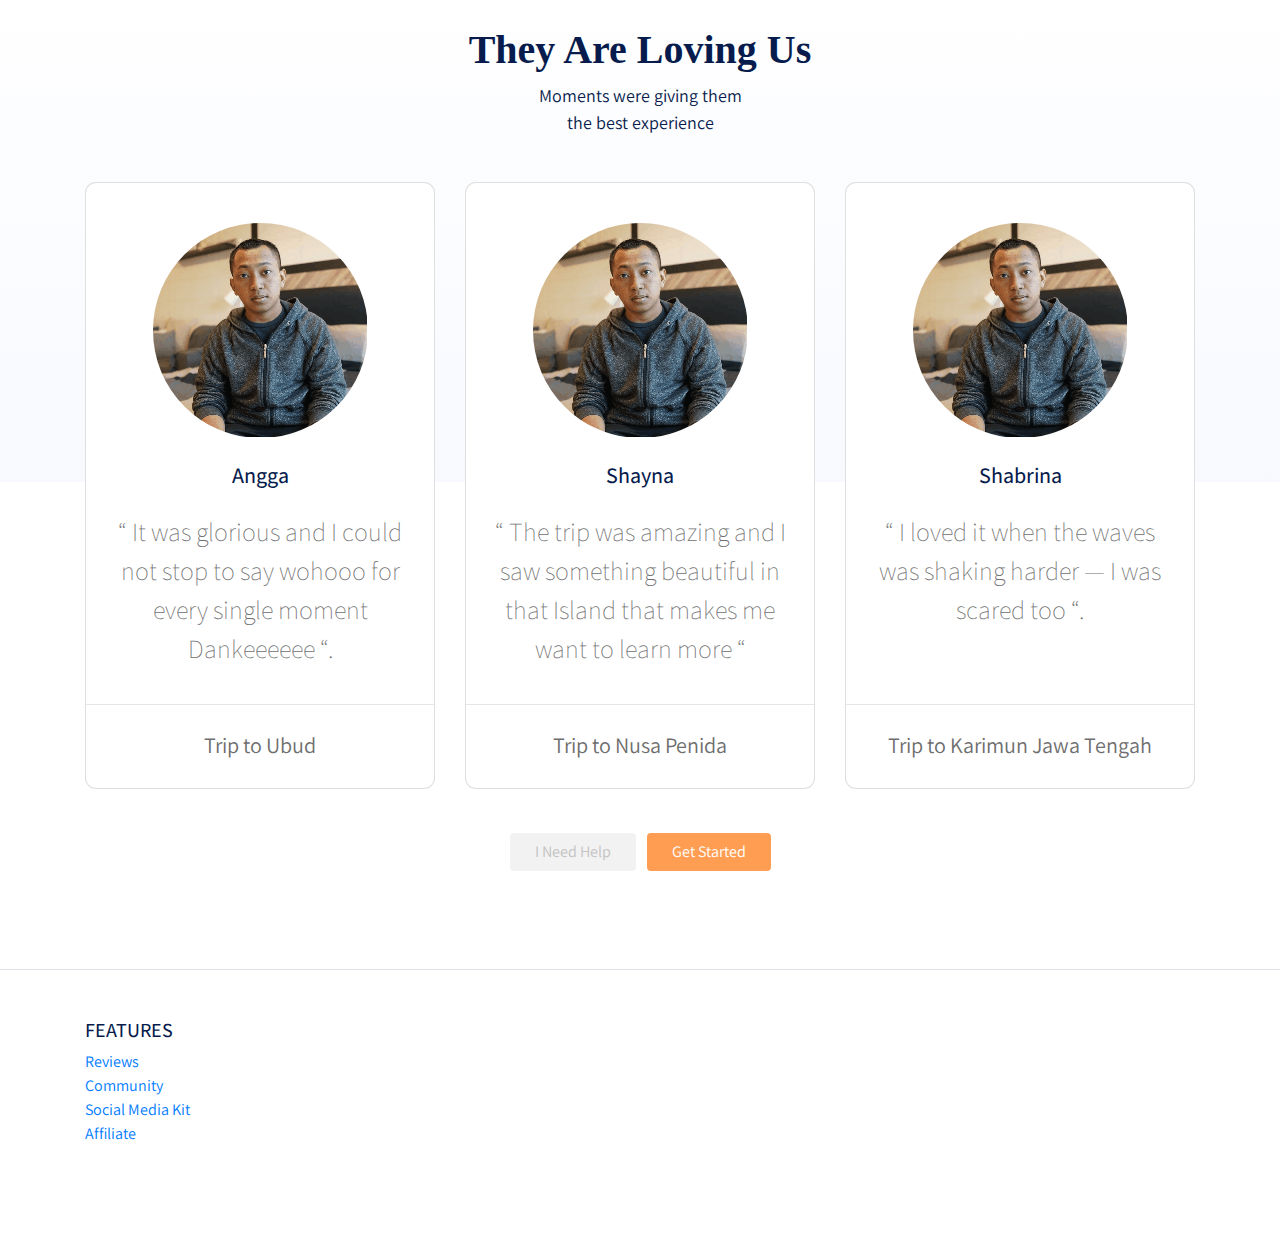
==== commit dece2021: "add footer" ====
--- a/index.html
+++ b/index.html
@@ -305,8 +305,11 @@
             <div class="row">
               <div class="col-12 col-lg-3">
                 <h5>FEATURES</h5>
-                <ul class="list">
-
+                <ul class="list-unstyled">
+                  <li><a href="#">Reviews</a></li>
+                  <li><a href="#">Community</a></li>
+                  <li><a href="#">Social Media Kit</a></li>
+                  <li><a href="#">Affiliate</a></li>
                 </ul>
               </div>
             </div>
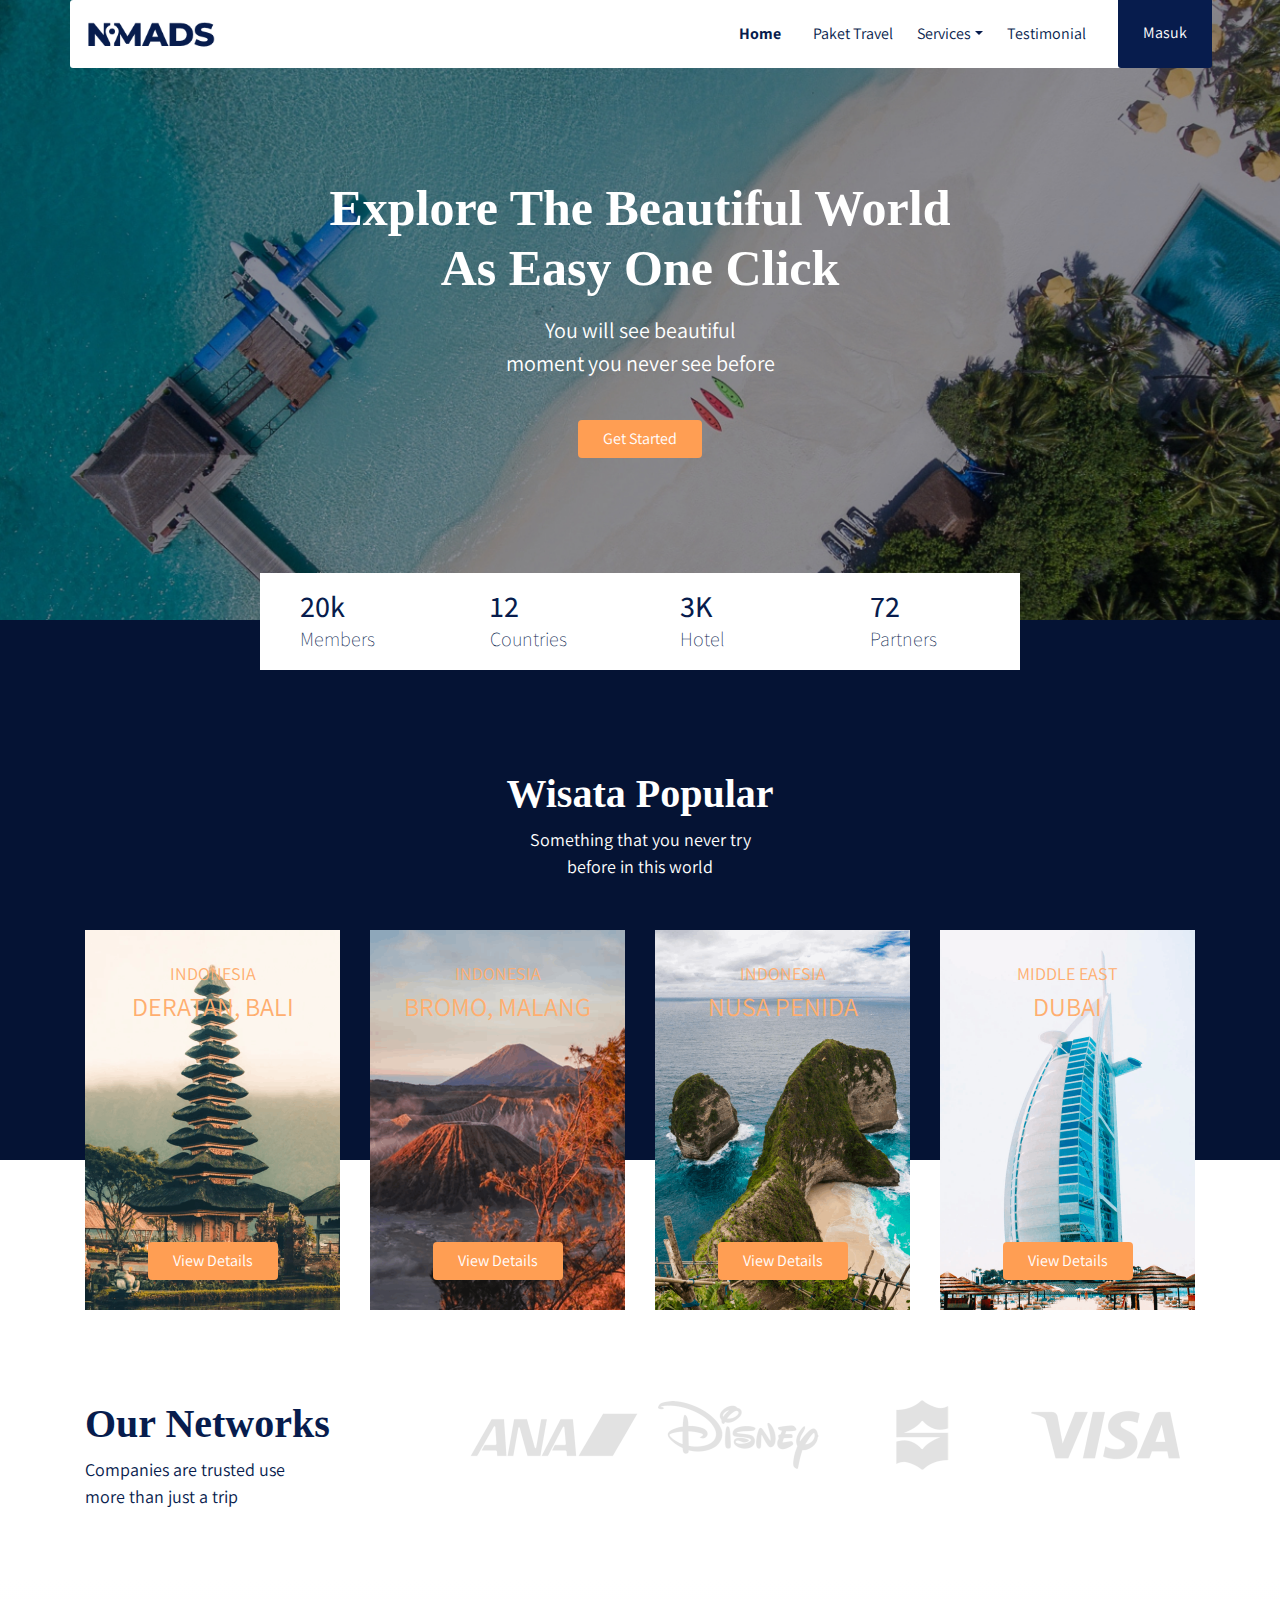
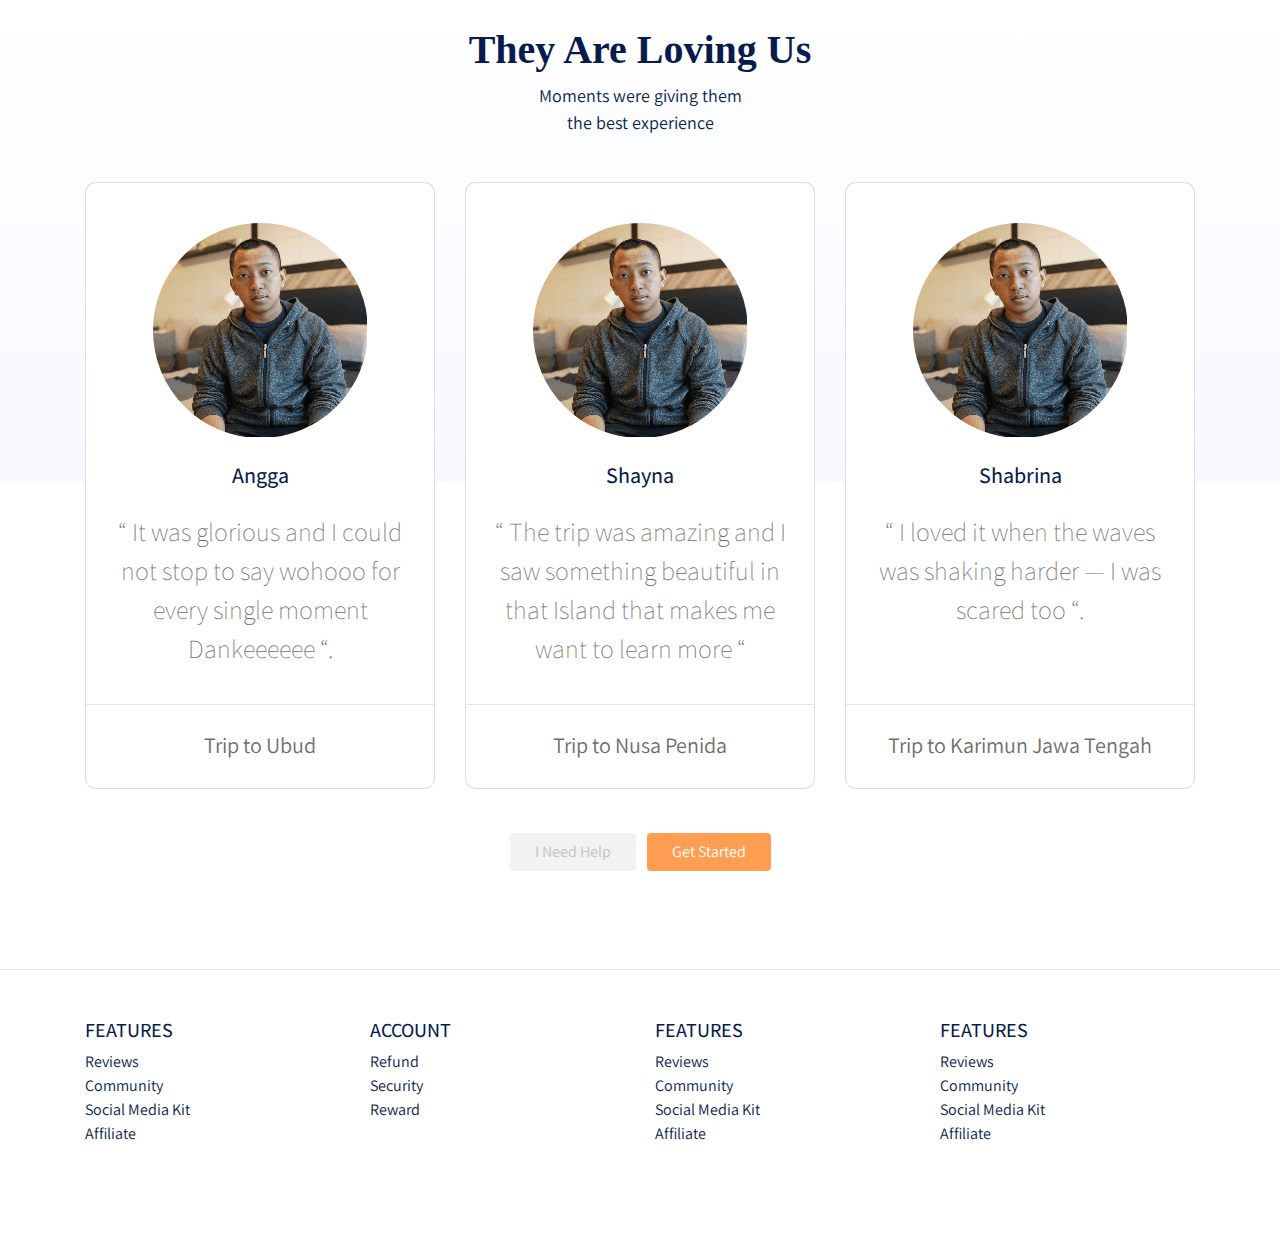
==== commit fafdc56a: "add footer" ====
--- a/index.html
+++ b/index.html
@@ -312,6 +312,32 @@
                   <li><a href="#">Affiliate</a></li>
                 </ul>
               </div>
+              <div class="col-12 col-lg-3">
+                <h5>ACCOUNT</h5>
+                <ul class="list-unstyled">
+                  <li><a href="#">Refund</a></li>
+                  <li><a href="#">Security</a></li>
+                  <li><a href="#">Reward</a></li>
+                </ul>
+              </div>
+              <div class="col-12 col-lg-3">
+                <h5>FEATURES</h5>
+                <ul class="list-unstyled">
+                  <li><a href="#">Reviews</a></li>
+                  <li><a href="#">Community</a></li>
+                  <li><a href="#">Social Media Kit</a></li>
+                  <li><a href="#">Affiliate</a></li>
+                </ul>
+              </div>
+              <div class="col-12 col-lg-3">
+                <h5>FEATURES</h5>
+                <ul class="list-unstyled">
+                  <li><a href="#">Reviews</a></li>
+                  <li><a href="#">Community</a></li>
+                  <li><a href="#">Social Media Kit</a></li>
+                  <li><a href="#">Affiliate</a></li>
+                </ul>
+              </div>
             </div>
           </div>
         </div>
--- a/frontend/styles/main.css
+++ b/frontend/styles/main.css
@@ -200,4 +200,8 @@
 .section-testimonial-content .btn-need-help:hover {
   background-color: #fafafa;
   color: #c3c3c3;
+}
+
+.section-footer a {
+  color: #071c4d;
 }/*# sourceMappingURL=main.css.map */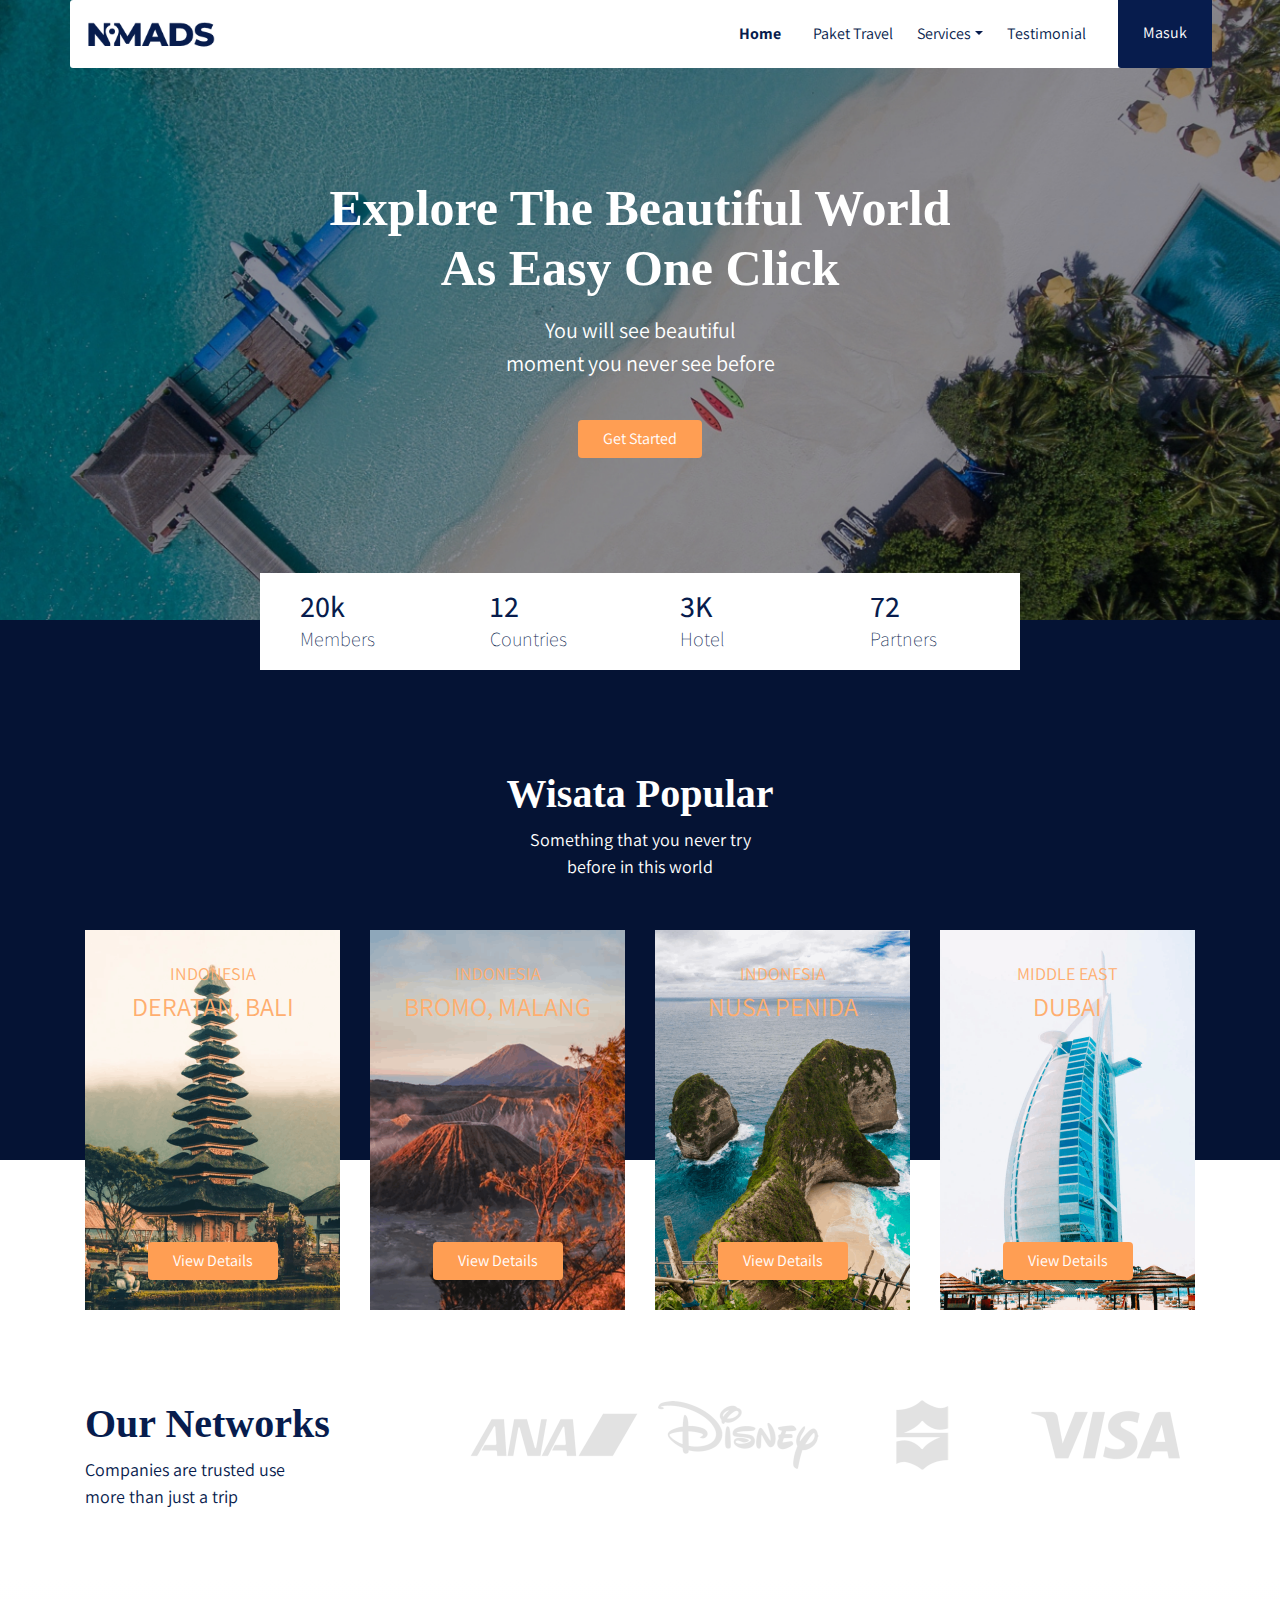
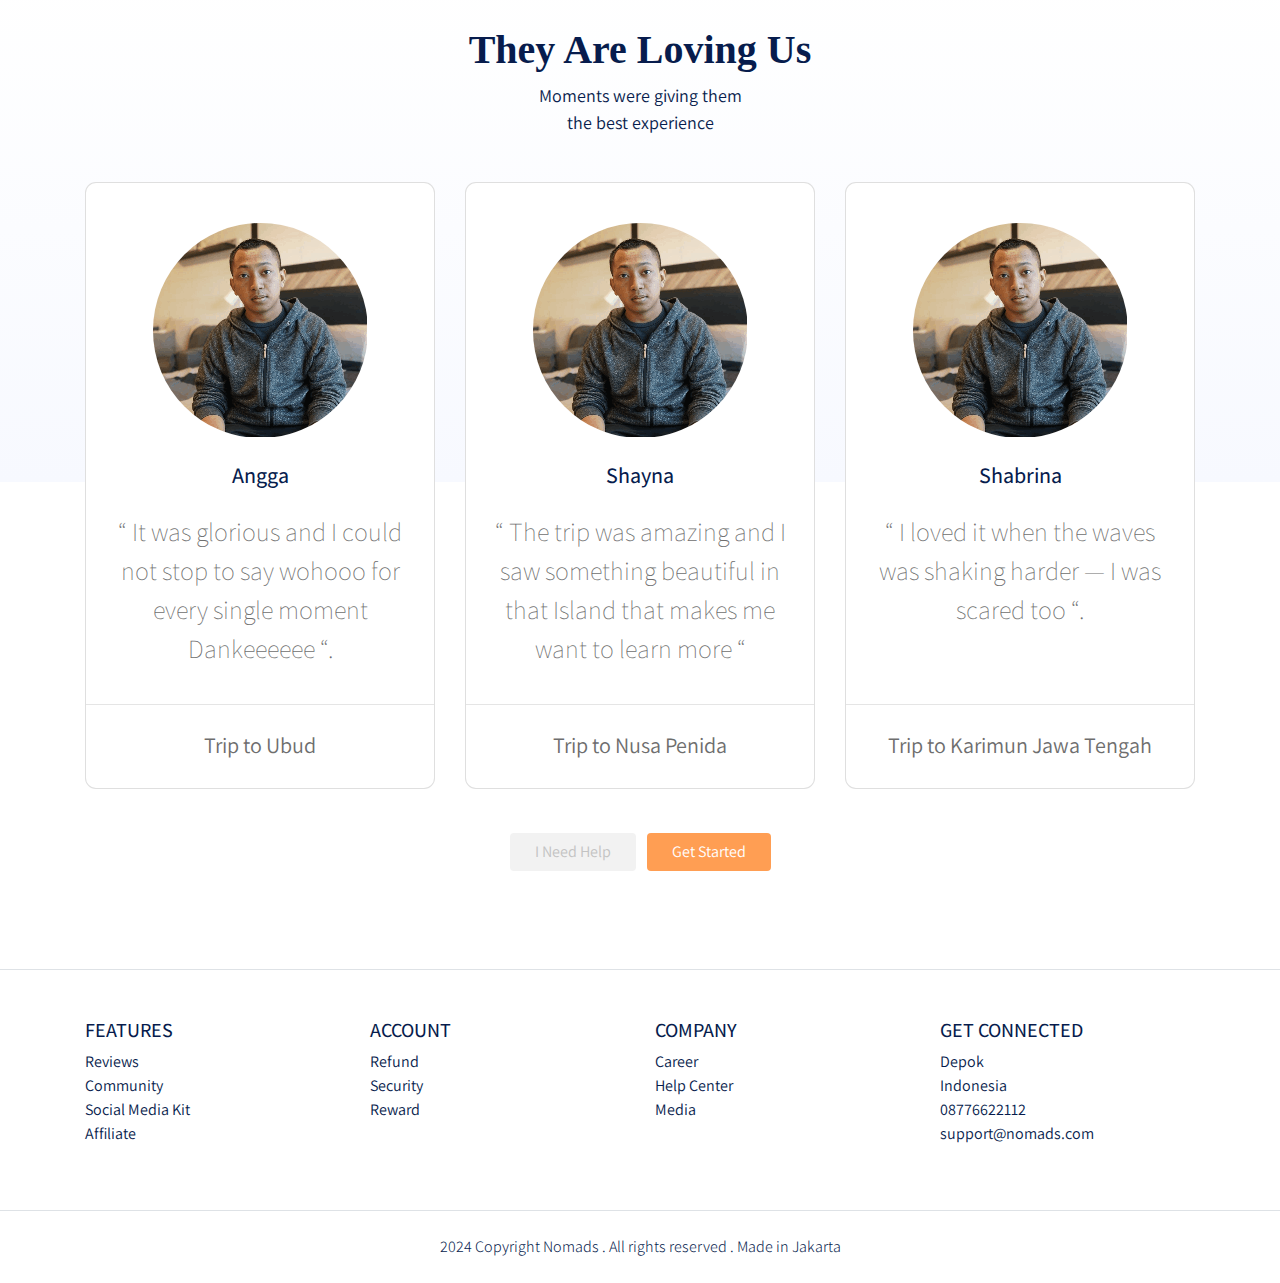
==== commit 9d70a2c3: "add footer" ====
--- a/index.html
+++ b/index.html
@@ -218,7 +218,8 @@
       </section>
 
       <!-- Testimonials Content -->
-      <section class="section section-testimonial-content" id="testimonialContent">
+      <section class="section section-testimonial-content"
+        id="testimonialContent">
         <div class="container">
           <section class="section-popular-travel row justify-content-center">
             <div class="col-sm-6 col-md-6 col-lg-4">
@@ -321,24 +322,31 @@
                 </ul>
               </div>
               <div class="col-12 col-lg-3">
-                <h5>FEATURES</h5>
+                <h5>COMPANY</h5>
                 <ul class="list-unstyled">
-                  <li><a href="#">Reviews</a></li>
-                  <li><a href="#">Community</a></li>
-                  <li><a href="#">Social Media Kit</a></li>
-                  <li><a href="#">Affiliate</a></li>
+                  <li><a href="#">Career</a></li>
+                  <li><a href="#">Help Center</a></li>
+                  <li><a href="#">Media</a></li>
                 </ul>
               </div>
               <div class="col-12 col-lg-3">
-                <h5>FEATURES</h5>
+                <h5>GET CONNECTED</h5>
                 <ul class="list-unstyled">
-                  <li><a href="#">Reviews</a></li>
-                  <li><a href="#">Community</a></li>
-                  <li><a href="#">Social Media Kit</a></li>
-                  <li><a href="#">Affiliate</a></li>
+                  <li><a href="#">Depok</a></li>
+                  <li><a href="#">Indonesia</a></li>
+                  <li><a href="#">08776622112</a></li>
+                  <li><a href="#">support@nomads.com</a></li>
                 </ul>
               </div>
             </div>
+          </div>
+        </div>
+      </div>
+
+      <div class="container-fluid">
+        <div class="row border-top justify-content-center align-items-center pt-4">
+          <div class="col-auto text-gray-500 font-weight-light">
+            2024 Copyright Nomads . All rights reserved . Made in Jakarta
           </div>
         </div>
       </div>
